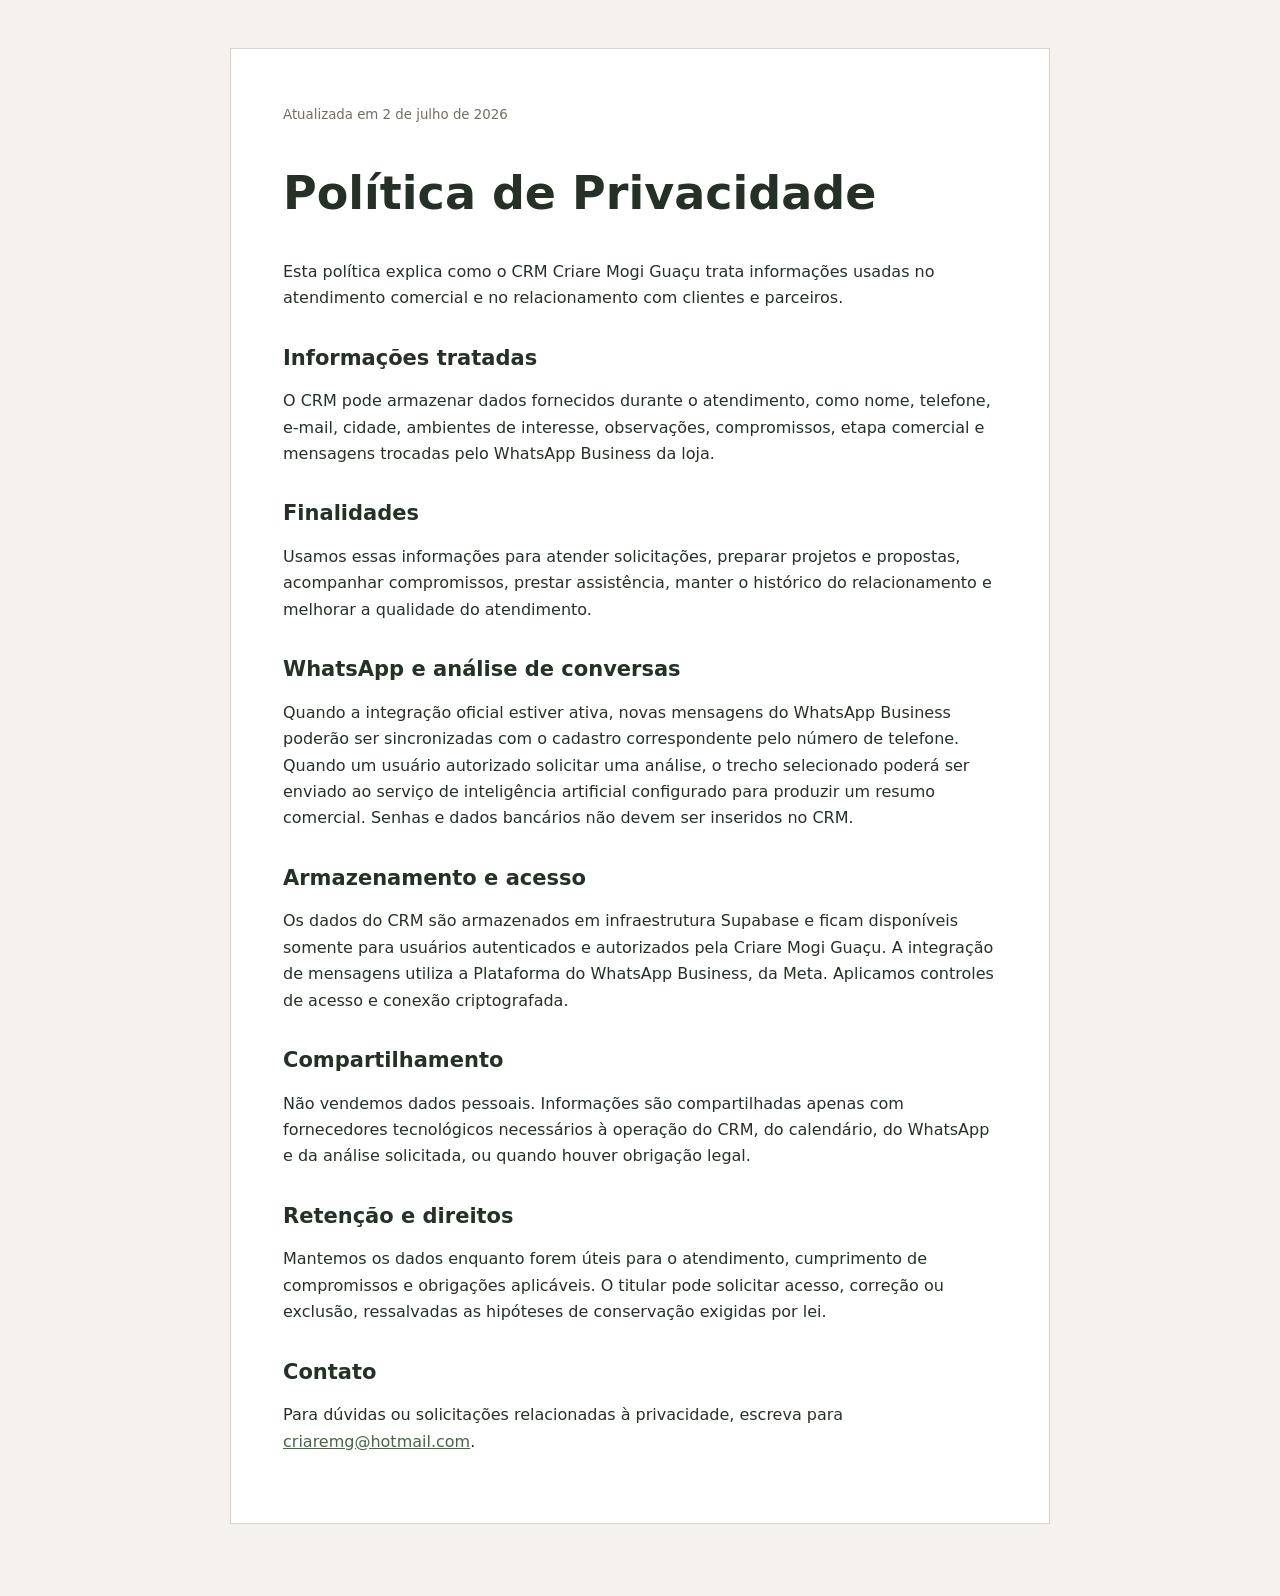
==== privacidade.html @ 1b0f4784 "docs: add CRM privacy and data deletion pages" ====
<!doctype html>
<html lang="pt-BR">
<head>
  <meta charset="utf-8">
  <meta name="viewport" content="width=device-width,initial-scale=1">
  <title>Política de Privacidade • CRM Criare Mogi Guaçu</title>
  <style>
    body{margin:0;background:#f5f2ed;color:#253126;font:16px/1.65 system-ui,-apple-system,sans-serif}
    main{max-width:820px;margin:0 auto;padding:48px 22px 72px}
    article{background:#fff;border:1px solid #d9d3ca;padding:clamp(24px,5vw,52px)}
    h1,h2{font-weight:550;line-height:1.2}h1{font-size:clamp(30px,5vw,46px)}h2{margin-top:34px;font-size:21px}
    a{color:#486548}small{color:#746d64}
  </style>
</head>
<body><main><article>
  <small>Atualizada em 2 de julho de 2026</small>
  <h1>Política de Privacidade</h1>
  <p>Esta política explica como o CRM Criare Mogi Guaçu trata informações usadas no atendimento comercial e no relacionamento com clientes e parceiros.</p>

  <h2>Informações tratadas</h2>
  <p>O CRM pode armazenar dados fornecidos durante o atendimento, como nome, telefone, e-mail, cidade, ambientes de interesse, observações, compromissos, etapa comercial e mensagens trocadas pelo WhatsApp Business da loja.</p>

  <h2>Finalidades</h2>
  <p>Usamos essas informações para atender solicitações, preparar projetos e propostas, acompanhar compromissos, prestar assistência, manter o histórico do relacionamento e melhorar a qualidade do atendimento.</p>

  <h2>WhatsApp e análise de conversas</h2>
  <p>Quando a integração oficial estiver ativa, novas mensagens do WhatsApp Business poderão ser sincronizadas com o cadastro correspondente pelo número de telefone. Quando um usuário autorizado solicitar uma análise, o trecho selecionado poderá ser enviado ao serviço de inteligência artificial configurado para produzir um resumo comercial. Senhas e dados bancários não devem ser inseridos no CRM.</p>

  <h2>Armazenamento e acesso</h2>
  <p>Os dados do CRM são armazenados em infraestrutura Supabase e ficam disponíveis somente para usuários autenticados e autorizados pela Criare Mogi Guaçu. A integração de mensagens utiliza a Plataforma do WhatsApp Business, da Meta. Aplicamos controles de acesso e conexão criptografada.</p>

  <h2>Compartilhamento</h2>
  <p>Não vendemos dados pessoais. Informações são compartilhadas apenas com fornecedores tecnológicos necessários à operação do CRM, do calendário, do WhatsApp e da análise solicitada, ou quando houver obrigação legal.</p>

  <h2>Retenção e direitos</h2>
  <p>Mantemos os dados enquanto forem úteis para o atendimento, cumprimento de compromissos e obrigações aplicáveis. O titular pode solicitar acesso, correção ou exclusão, ressalvadas as hipóteses de conservação exigidas por lei.</p>

  <h2>Contato</h2>
  <p>Para dúvidas ou solicitações relacionadas à privacidade, escreva para <a href="mailto:criaremg@hotmail.com">criaremg@hotmail.com</a>.</p>
</article></main></body>
</html>
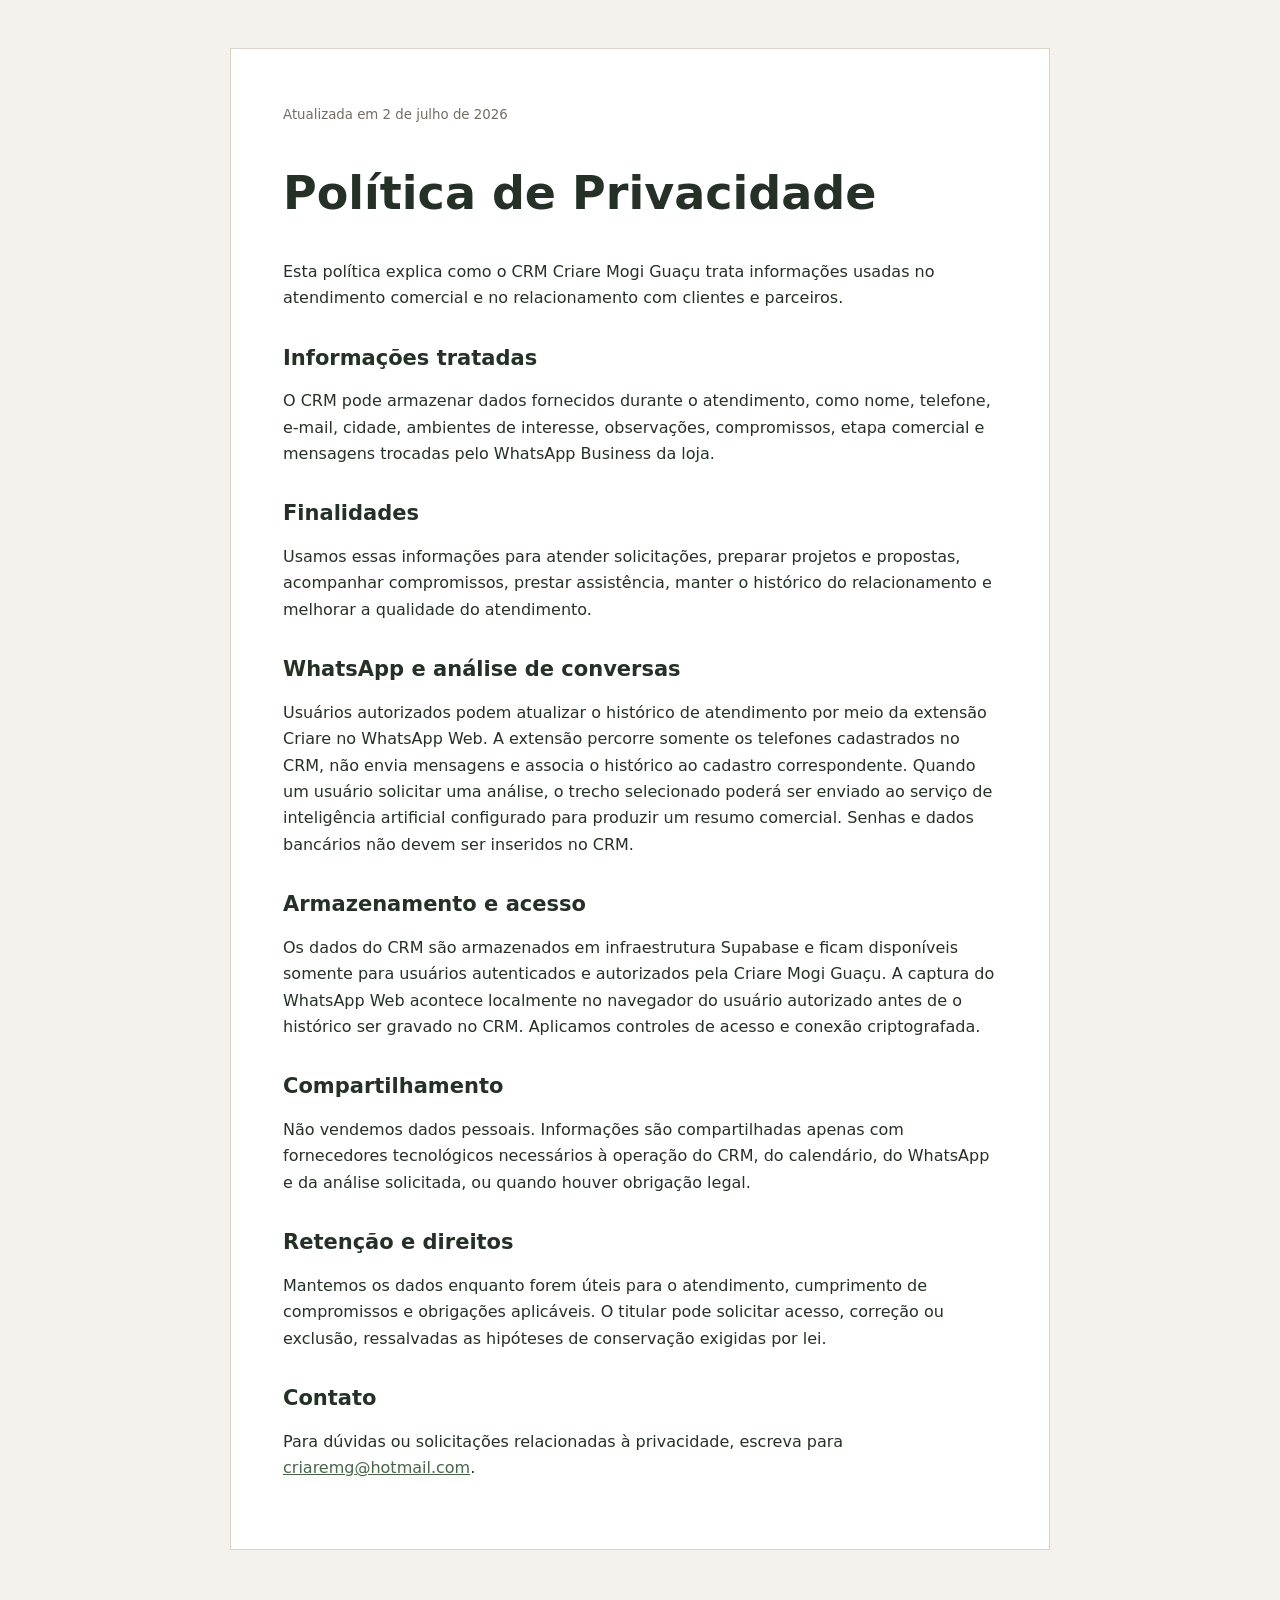
==== commit d12b89e3: "feat: automatizar atualização das conversas do WhatsApp" ====
--- a/privacidade.html
+++ b/privacidade.html
@@ -24,10 +24,10 @@
   <p>Usamos essas informações para atender solicitações, preparar projetos e propostas, acompanhar compromissos, prestar assistência, manter o histórico do relacionamento e melhorar a qualidade do atendimento.</p>
 
   <h2>WhatsApp e análise de conversas</h2>
-  <p>Quando a integração oficial estiver ativa, novas mensagens do WhatsApp Business poderão ser sincronizadas com o cadastro correspondente pelo número de telefone. Quando um usuário autorizado solicitar uma análise, o trecho selecionado poderá ser enviado ao serviço de inteligência artificial configurado para produzir um resumo comercial. Senhas e dados bancários não devem ser inseridos no CRM.</p>
+  <p>Usuários autorizados podem atualizar o histórico de atendimento por meio da extensão Criare no WhatsApp Web. A extensão percorre somente os telefones cadastrados no CRM, não envia mensagens e associa o histórico ao cadastro correspondente. Quando um usuário solicitar uma análise, o trecho selecionado poderá ser enviado ao serviço de inteligência artificial configurado para produzir um resumo comercial. Senhas e dados bancários não devem ser inseridos no CRM.</p>
 
   <h2>Armazenamento e acesso</h2>
-  <p>Os dados do CRM são armazenados em infraestrutura Supabase e ficam disponíveis somente para usuários autenticados e autorizados pela Criare Mogi Guaçu. A integração de mensagens utiliza a Plataforma do WhatsApp Business, da Meta. Aplicamos controles de acesso e conexão criptografada.</p>
+  <p>Os dados do CRM são armazenados em infraestrutura Supabase e ficam disponíveis somente para usuários autenticados e autorizados pela Criare Mogi Guaçu. A captura do WhatsApp Web acontece localmente no navegador do usuário autorizado antes de o histórico ser gravado no CRM. Aplicamos controles de acesso e conexão criptografada.</p>
 
   <h2>Compartilhamento</h2>
   <p>Não vendemos dados pessoais. Informações são compartilhadas apenas com fornecedores tecnológicos necessários à operação do CRM, do calendário, do WhatsApp e da análise solicitada, ou quando houver obrigação legal.</p>
@@ -39,4 +39,3 @@
   <p>Para dúvidas ou solicitações relacionadas à privacidade, escreva para <a href="mailto:criaremg@hotmail.com">criaremg@hotmail.com</a>.</p>
 </article></main></body>
 </html>
-
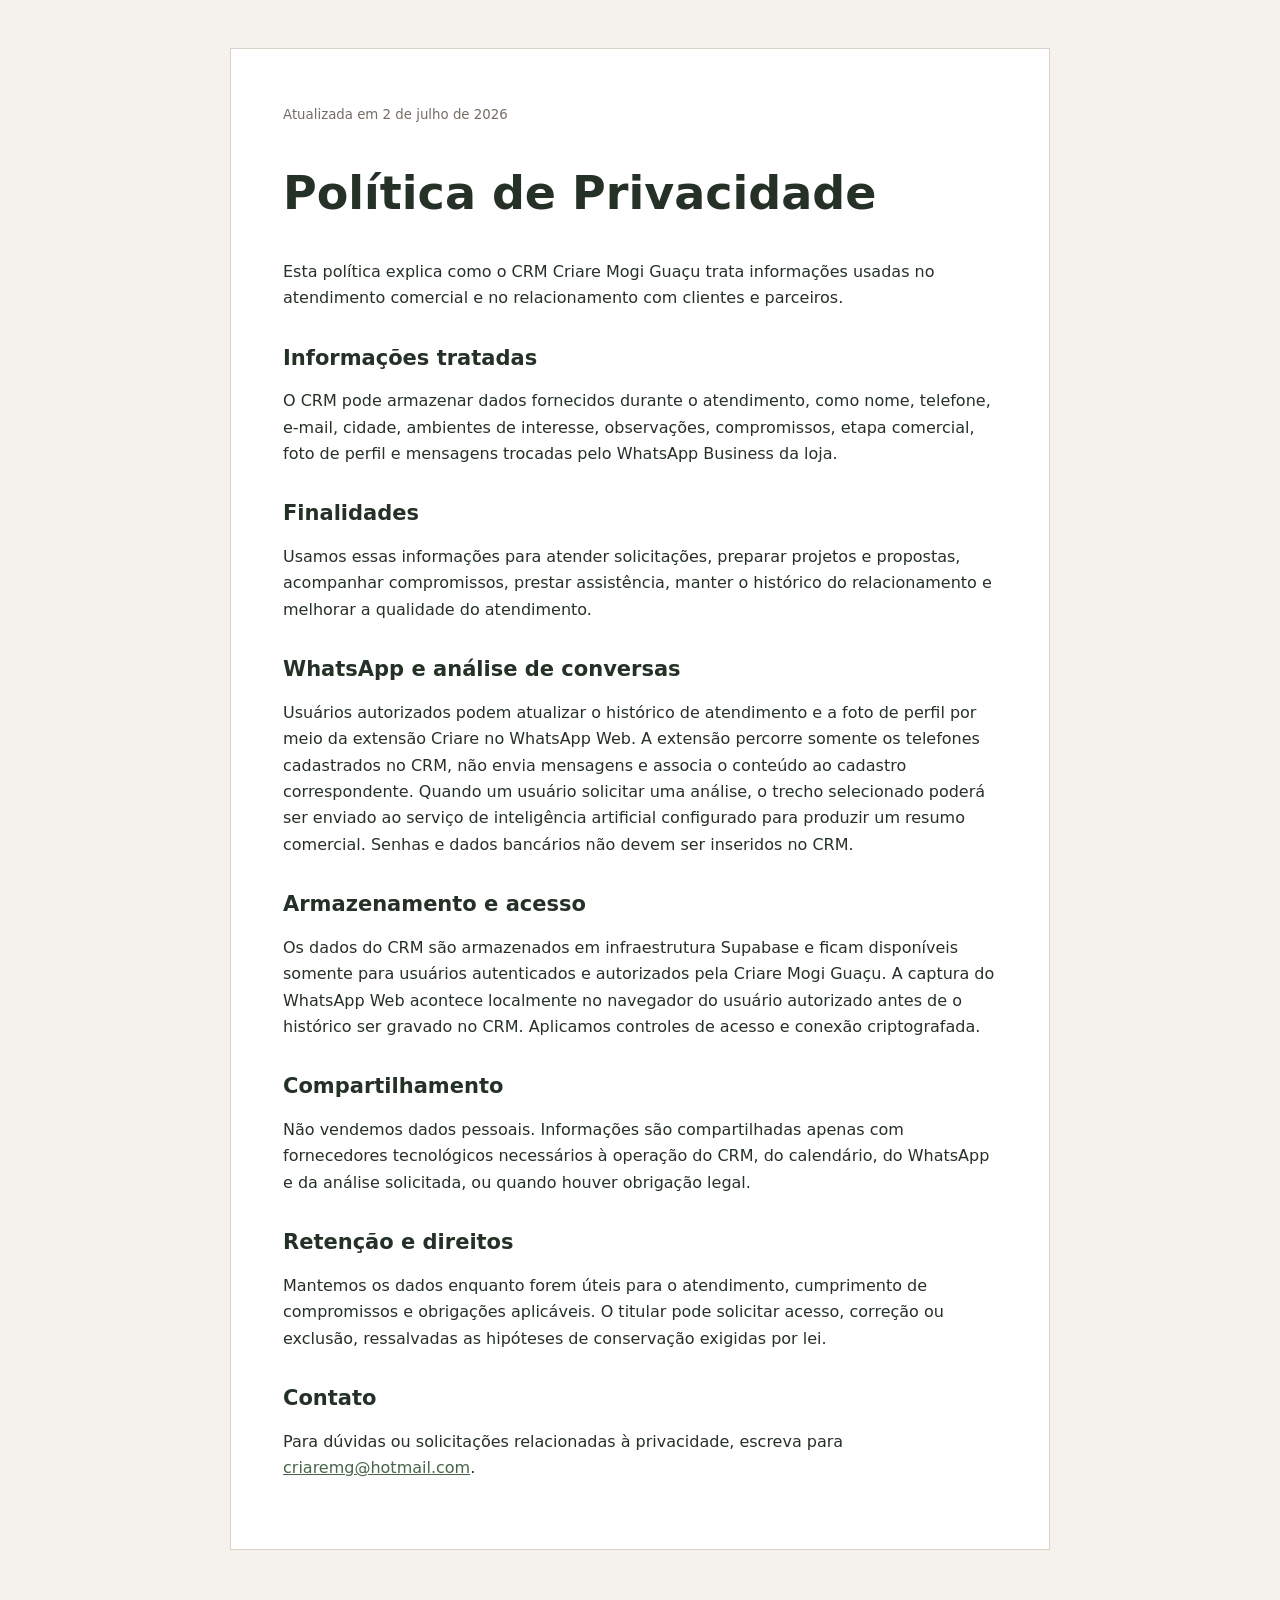
==== commit 3752f828: "feat: carregar histórico e foto do WhatsApp" ====
--- a/privacidade.html
+++ b/privacidade.html
@@ -18,13 +18,13 @@
   <p>Esta política explica como o CRM Criare Mogi Guaçu trata informações usadas no atendimento comercial e no relacionamento com clientes e parceiros.</p>
 
   <h2>Informações tratadas</h2>
-  <p>O CRM pode armazenar dados fornecidos durante o atendimento, como nome, telefone, e-mail, cidade, ambientes de interesse, observações, compromissos, etapa comercial e mensagens trocadas pelo WhatsApp Business da loja.</p>
+  <p>O CRM pode armazenar dados fornecidos durante o atendimento, como nome, telefone, e-mail, cidade, ambientes de interesse, observações, compromissos, etapa comercial, foto de perfil e mensagens trocadas pelo WhatsApp Business da loja.</p>
 
   <h2>Finalidades</h2>
   <p>Usamos essas informações para atender solicitações, preparar projetos e propostas, acompanhar compromissos, prestar assistência, manter o histórico do relacionamento e melhorar a qualidade do atendimento.</p>
 
   <h2>WhatsApp e análise de conversas</h2>
-  <p>Usuários autorizados podem atualizar o histórico de atendimento por meio da extensão Criare no WhatsApp Web. A extensão percorre somente os telefones cadastrados no CRM, não envia mensagens e associa o histórico ao cadastro correspondente. Quando um usuário solicitar uma análise, o trecho selecionado poderá ser enviado ao serviço de inteligência artificial configurado para produzir um resumo comercial. Senhas e dados bancários não devem ser inseridos no CRM.</p>
+  <p>Usuários autorizados podem atualizar o histórico de atendimento e a foto de perfil por meio da extensão Criare no WhatsApp Web. A extensão percorre somente os telefones cadastrados no CRM, não envia mensagens e associa o conteúdo ao cadastro correspondente. Quando um usuário solicitar uma análise, o trecho selecionado poderá ser enviado ao serviço de inteligência artificial configurado para produzir um resumo comercial. Senhas e dados bancários não devem ser inseridos no CRM.</p>
 
   <h2>Armazenamento e acesso</h2>
   <p>Os dados do CRM são armazenados em infraestrutura Supabase e ficam disponíveis somente para usuários autenticados e autorizados pela Criare Mogi Guaçu. A captura do WhatsApp Web acontece localmente no navegador do usuário autorizado antes de o histórico ser gravado no CRM. Aplicamos controles de acesso e conexão criptografada.</p>
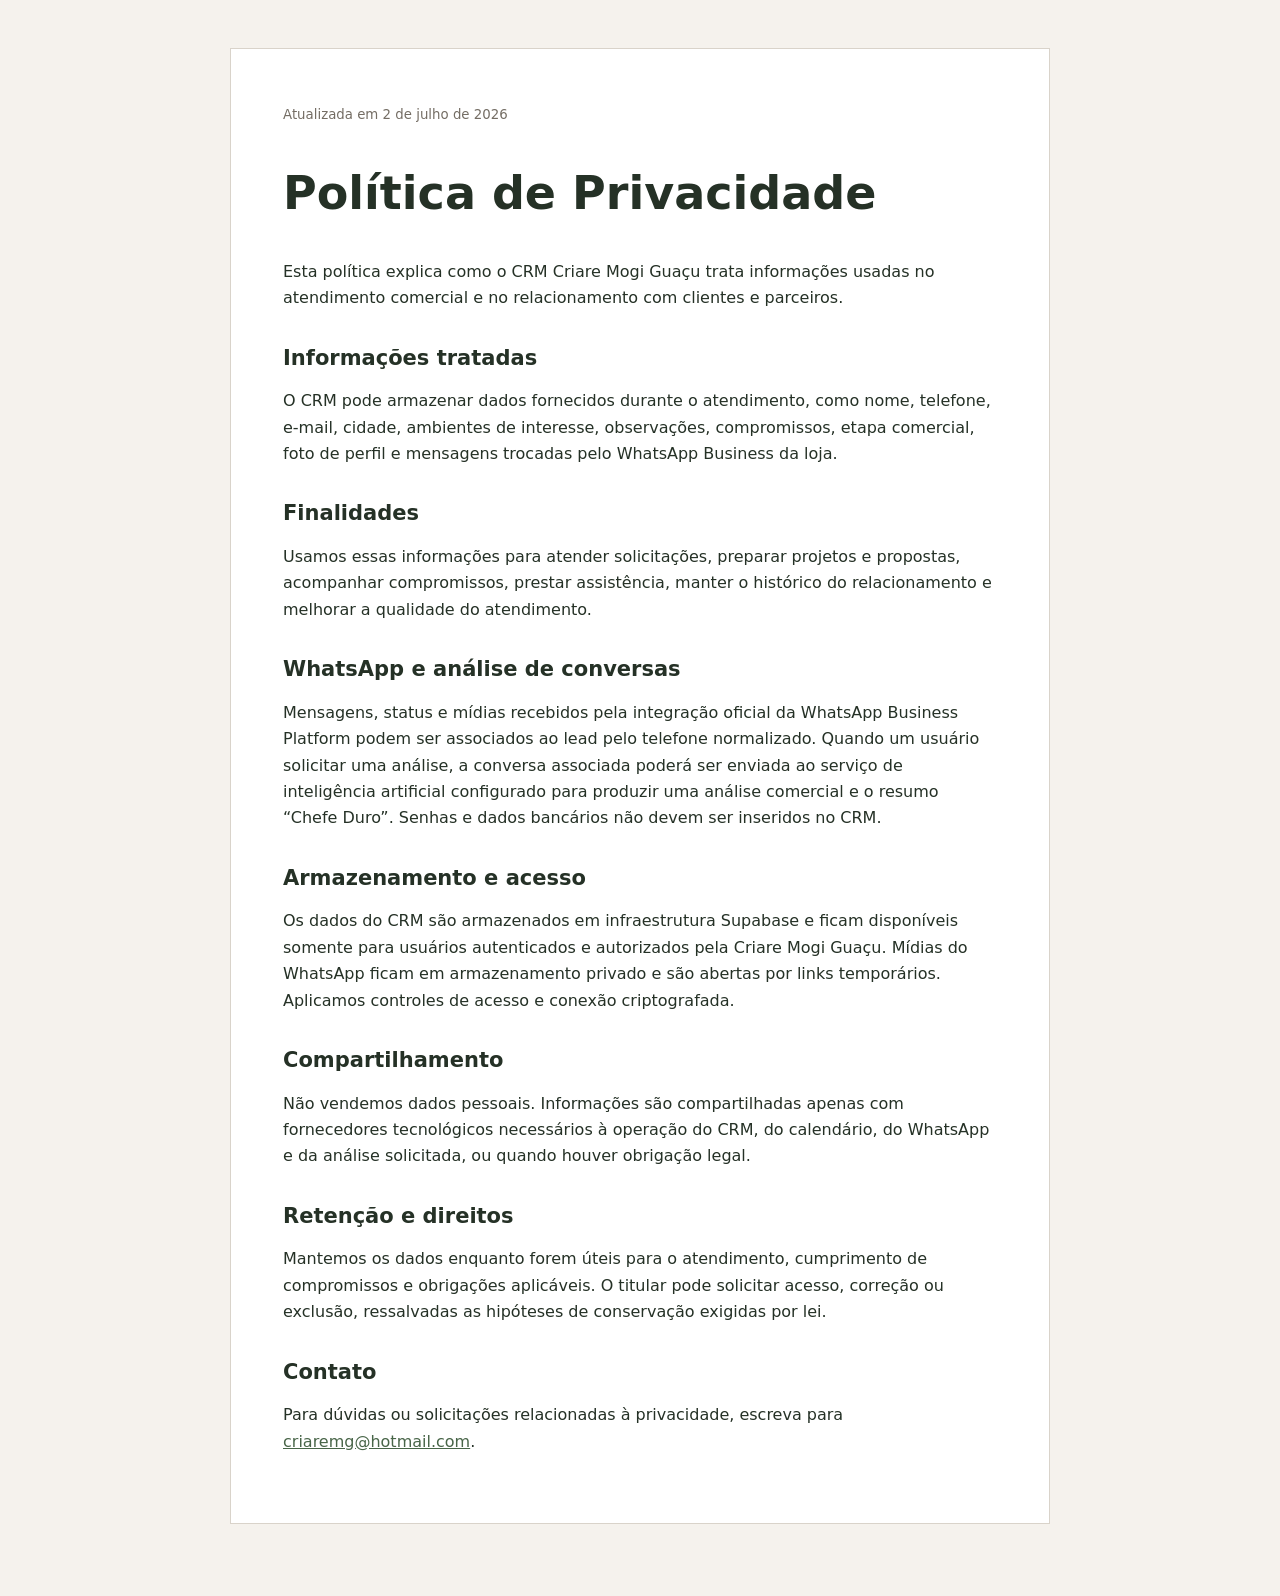
==== commit 08e87dd3: "Implement official WhatsApp Cloud API workflow" ====
--- a/privacidade.html
+++ b/privacidade.html
@@ -24,10 +24,10 @@
   <p>Usamos essas informações para atender solicitações, preparar projetos e propostas, acompanhar compromissos, prestar assistência, manter o histórico do relacionamento e melhorar a qualidade do atendimento.</p>
 
   <h2>WhatsApp e análise de conversas</h2>
-  <p>Usuários autorizados podem atualizar o histórico de atendimento e a foto de perfil por meio da extensão Criare no WhatsApp Web. A extensão percorre somente os telefones cadastrados no CRM, não envia mensagens e associa o conteúdo ao cadastro correspondente. Quando um usuário solicitar uma análise, o trecho selecionado poderá ser enviado ao serviço de inteligência artificial configurado para produzir um resumo comercial. Senhas e dados bancários não devem ser inseridos no CRM.</p>
+  <p>Mensagens, status e mídias recebidos pela integração oficial da WhatsApp Business Platform podem ser associados ao lead pelo telefone normalizado. Quando um usuário solicitar uma análise, a conversa associada poderá ser enviada ao serviço de inteligência artificial configurado para produzir uma análise comercial e o resumo “Chefe Duro”. Senhas e dados bancários não devem ser inseridos no CRM.</p>
 
   <h2>Armazenamento e acesso</h2>
-  <p>Os dados do CRM são armazenados em infraestrutura Supabase e ficam disponíveis somente para usuários autenticados e autorizados pela Criare Mogi Guaçu. A captura do WhatsApp Web acontece localmente no navegador do usuário autorizado antes de o histórico ser gravado no CRM. Aplicamos controles de acesso e conexão criptografada.</p>
+  <p>Os dados do CRM são armazenados em infraestrutura Supabase e ficam disponíveis somente para usuários autenticados e autorizados pela Criare Mogi Guaçu. Mídias do WhatsApp ficam em armazenamento privado e são abertas por links temporários. Aplicamos controles de acesso e conexão criptografada.</p>
 
   <h2>Compartilhamento</h2>
   <p>Não vendemos dados pessoais. Informações são compartilhadas apenas com fornecedores tecnológicos necessários à operação do CRM, do calendário, do WhatsApp e da análise solicitada, ou quando houver obrigação legal.</p>
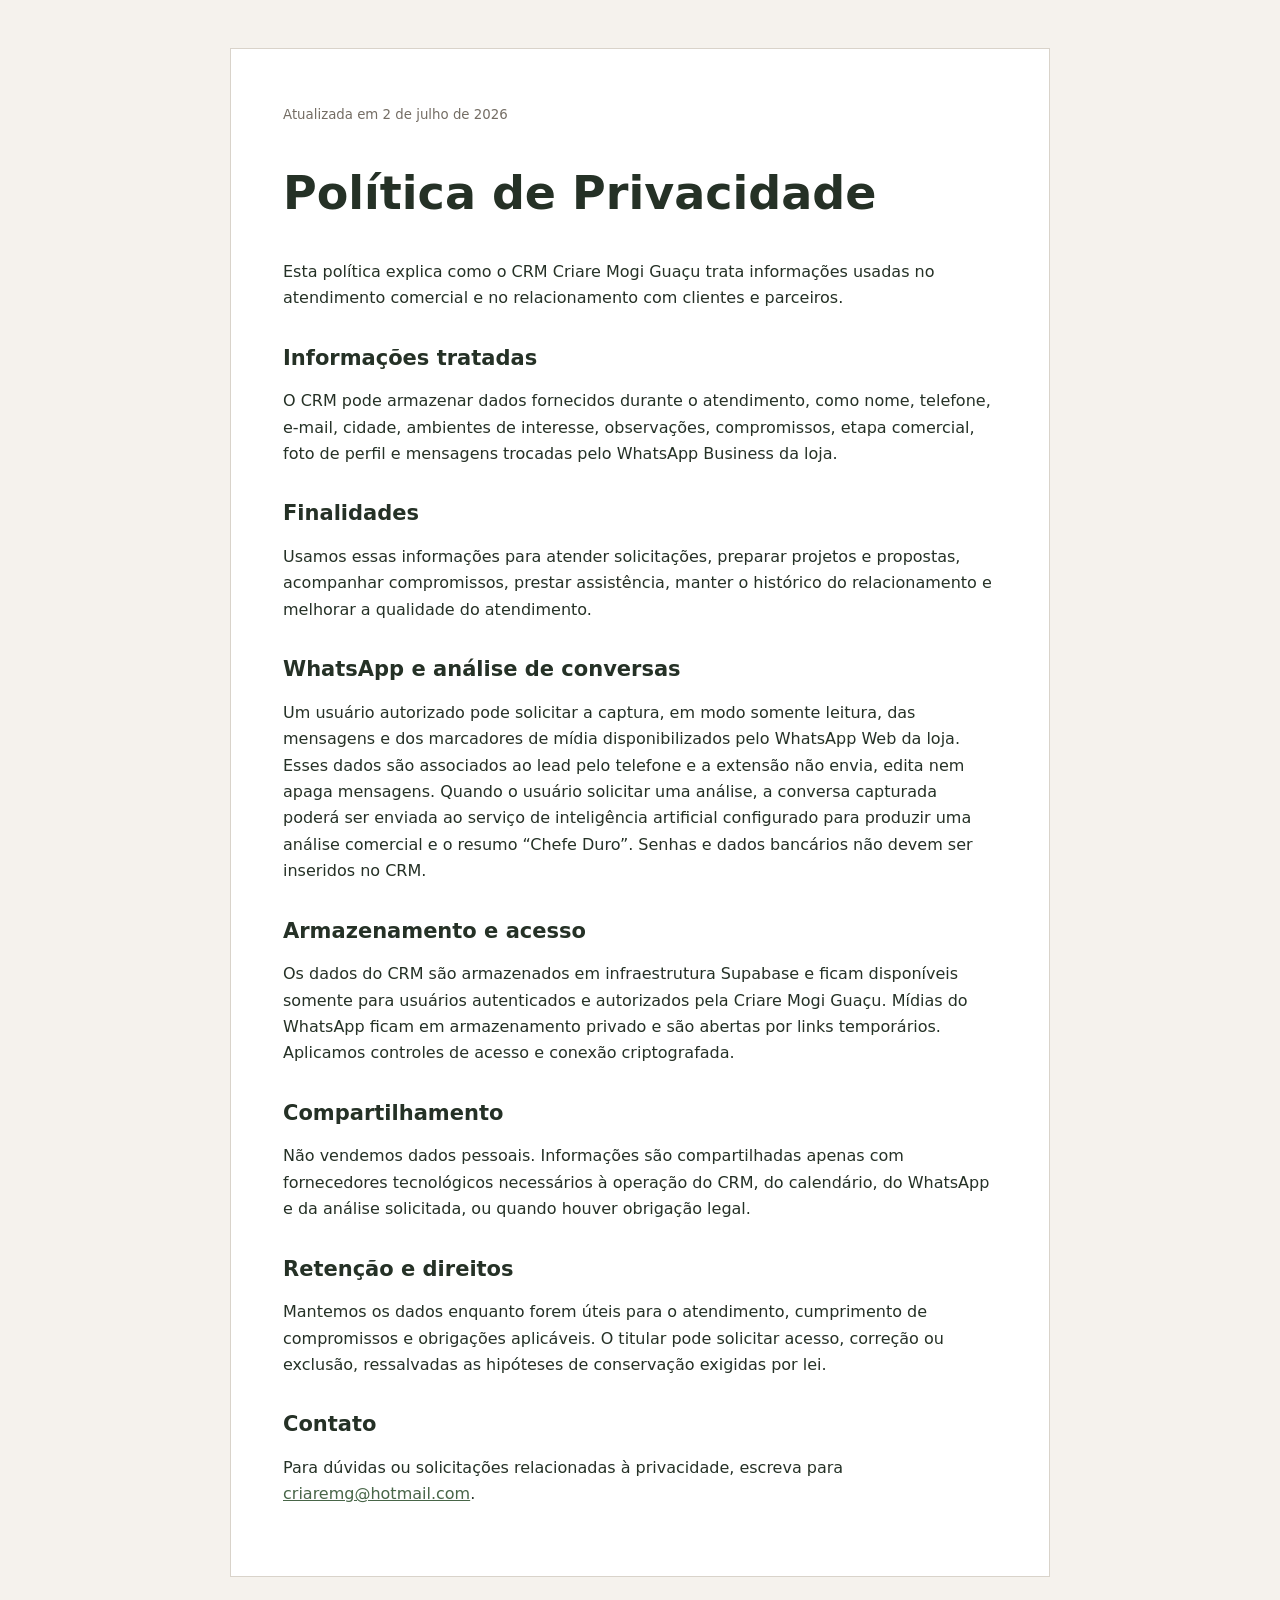
==== commit f8ab05f5: "Restore reliable free WhatsApp analysis flow" ====
--- a/privacidade.html
+++ b/privacidade.html
@@ -24,7 +24,7 @@
   <p>Usamos essas informações para atender solicitações, preparar projetos e propostas, acompanhar compromissos, prestar assistência, manter o histórico do relacionamento e melhorar a qualidade do atendimento.</p>
 
   <h2>WhatsApp e análise de conversas</h2>
-  <p>Mensagens, status e mídias recebidos pela integração oficial da WhatsApp Business Platform podem ser associados ao lead pelo telefone normalizado. Quando um usuário solicitar uma análise, a conversa associada poderá ser enviada ao serviço de inteligência artificial configurado para produzir uma análise comercial e o resumo “Chefe Duro”. Senhas e dados bancários não devem ser inseridos no CRM.</p>
+  <p>Um usuário autorizado pode solicitar a captura, em modo somente leitura, das mensagens e dos marcadores de mídia disponibilizados pelo WhatsApp Web da loja. Esses dados são associados ao lead pelo telefone e a extensão não envia, edita nem apaga mensagens. Quando o usuário solicitar uma análise, a conversa capturada poderá ser enviada ao serviço de inteligência artificial configurado para produzir uma análise comercial e o resumo “Chefe Duro”. Senhas e dados bancários não devem ser inseridos no CRM.</p>
 
   <h2>Armazenamento e acesso</h2>
   <p>Os dados do CRM são armazenados em infraestrutura Supabase e ficam disponíveis somente para usuários autenticados e autorizados pela Criare Mogi Guaçu. Mídias do WhatsApp ficam em armazenamento privado e são abertas por links temporários. Aplicamos controles de acesso e conexão criptografada.</p>
